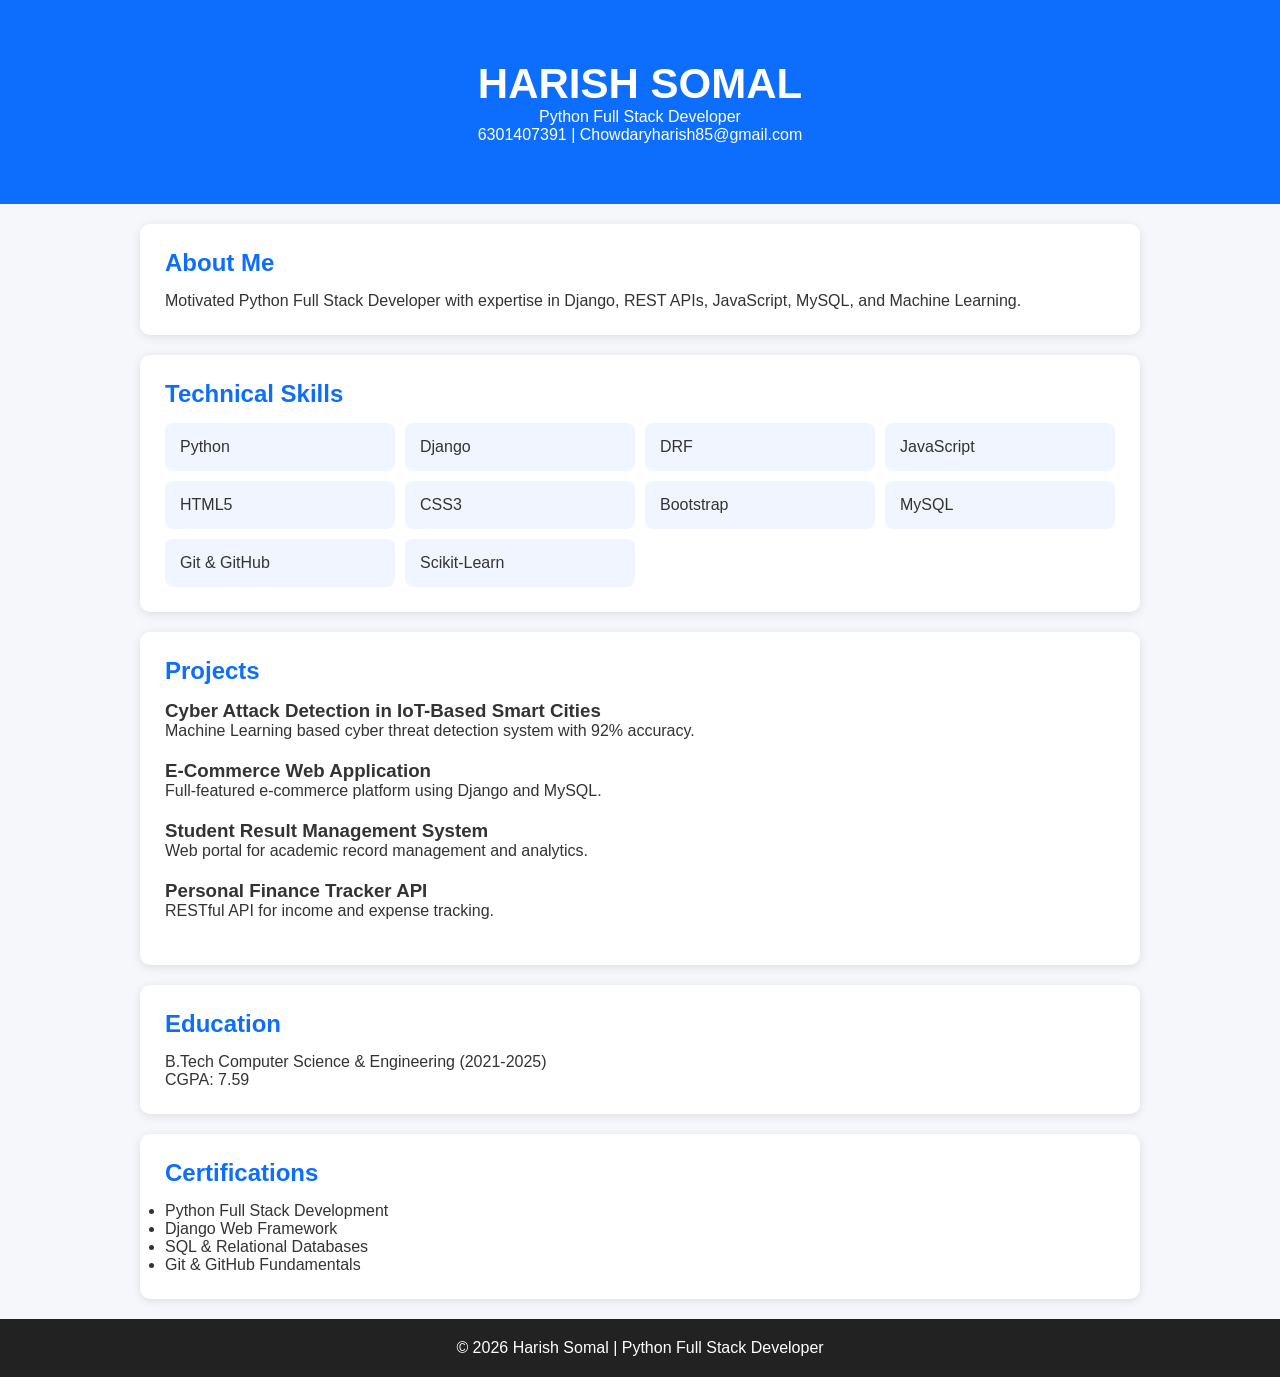
==== index.html @ b1f8a6ce "Add files via upload" ====
<!DOCTYPE html>
<html lang="en">
<head>
<meta charset="UTF-8">
<meta name="viewport" content="width=device-width, initial-scale=1.0">
<title>Harish Somal Portfolio</title>
<style>
*{
margin:0;
padding:0;
box-sizing:border-box;
font-family:Arial,sans-serif;
}

body{
background:#f5f7fa;
color:#333;
}

header{
background:#0d6efd;
color:white;
text-align:center;
padding:60px 20px;
}

header h1{
font-size:42px;
}

section{
max-width:1000px;
margin:20px auto;
background:white;
padding:25px;
border-radius:10px;
box-shadow:0 2px 10px rgba(0,0,0,0.1);
}

h2{
color:#0d6efd;
margin-bottom:15px;
}

.skills{
display:grid;
grid-template-columns:repeat(auto-fit,minmax(200px,1fr));
gap:10px;
}

.card{
background:#f1f5ff;
padding:15px;
border-radius:8px;
}

.project{
margin-bottom:20px;
}

footer{
background:#222;
color:white;
text-align:center;
padding:20px;
margin-top:20px;
}
</style>
</head>
<body>

<header>
<h1>HARISH SOMAL</h1>
<p>Python Full Stack Developer</p>
<p>6301407391 | Chowdaryharish85@gmail.com</p>
</header>

<section>
<h2>About Me</h2>
<p>
Motivated Python Full Stack Developer with expertise in Django,
REST APIs, JavaScript, MySQL, and Machine Learning.
</p>
</section>

<section>
<h2>Technical Skills</h2>
<div class="skills">
<div class="card">Python</div>
<div class="card">Django</div>
<div class="card">DRF</div>
<div class="card">JavaScript</div>
<div class="card">HTML5</div>
<div class="card">CSS3</div>
<div class="card">Bootstrap</div>
<div class="card">MySQL</div>
<div class="card">Git & GitHub</div>
<div class="card">Scikit-Learn</div>
</div>
</section>

<section>
<h2>Projects</h2>

<div class="project">
<h3>Cyber Attack Detection in IoT-Based Smart Cities</h3>
<p>Machine Learning based cyber threat detection system with 92% accuracy.</p>
</div>

<div class="project">
<h3>E-Commerce Web Application</h3>
<p>Full-featured e-commerce platform using Django and MySQL.</p>
</div>

<div class="project">
<h3>Student Result Management System</h3>
<p>Web portal for academic record management and analytics.</p>
</div>

<div class="project">
<h3>Personal Finance Tracker API</h3>
<p>RESTful API for income and expense tracking.</p>
</div>

</section>

<section>
<h2>Education</h2>
<p>B.Tech Computer Science & Engineering (2021-2025)</p>
<p>CGPA: 7.59</p>
</section>

<section>
<h2>Certifications</h2>
<ul>
<li>Python Full Stack Development</li>
<li>Django Web Framework</li>
<li>SQL & Relational Databases</li>
<li>Git & GitHub Fundamentals</li>
</ul>
</section>

<footer>
<p>© 2026 Harish Somal | Python Full Stack Developer</p>
</footer>

</body>
</html>
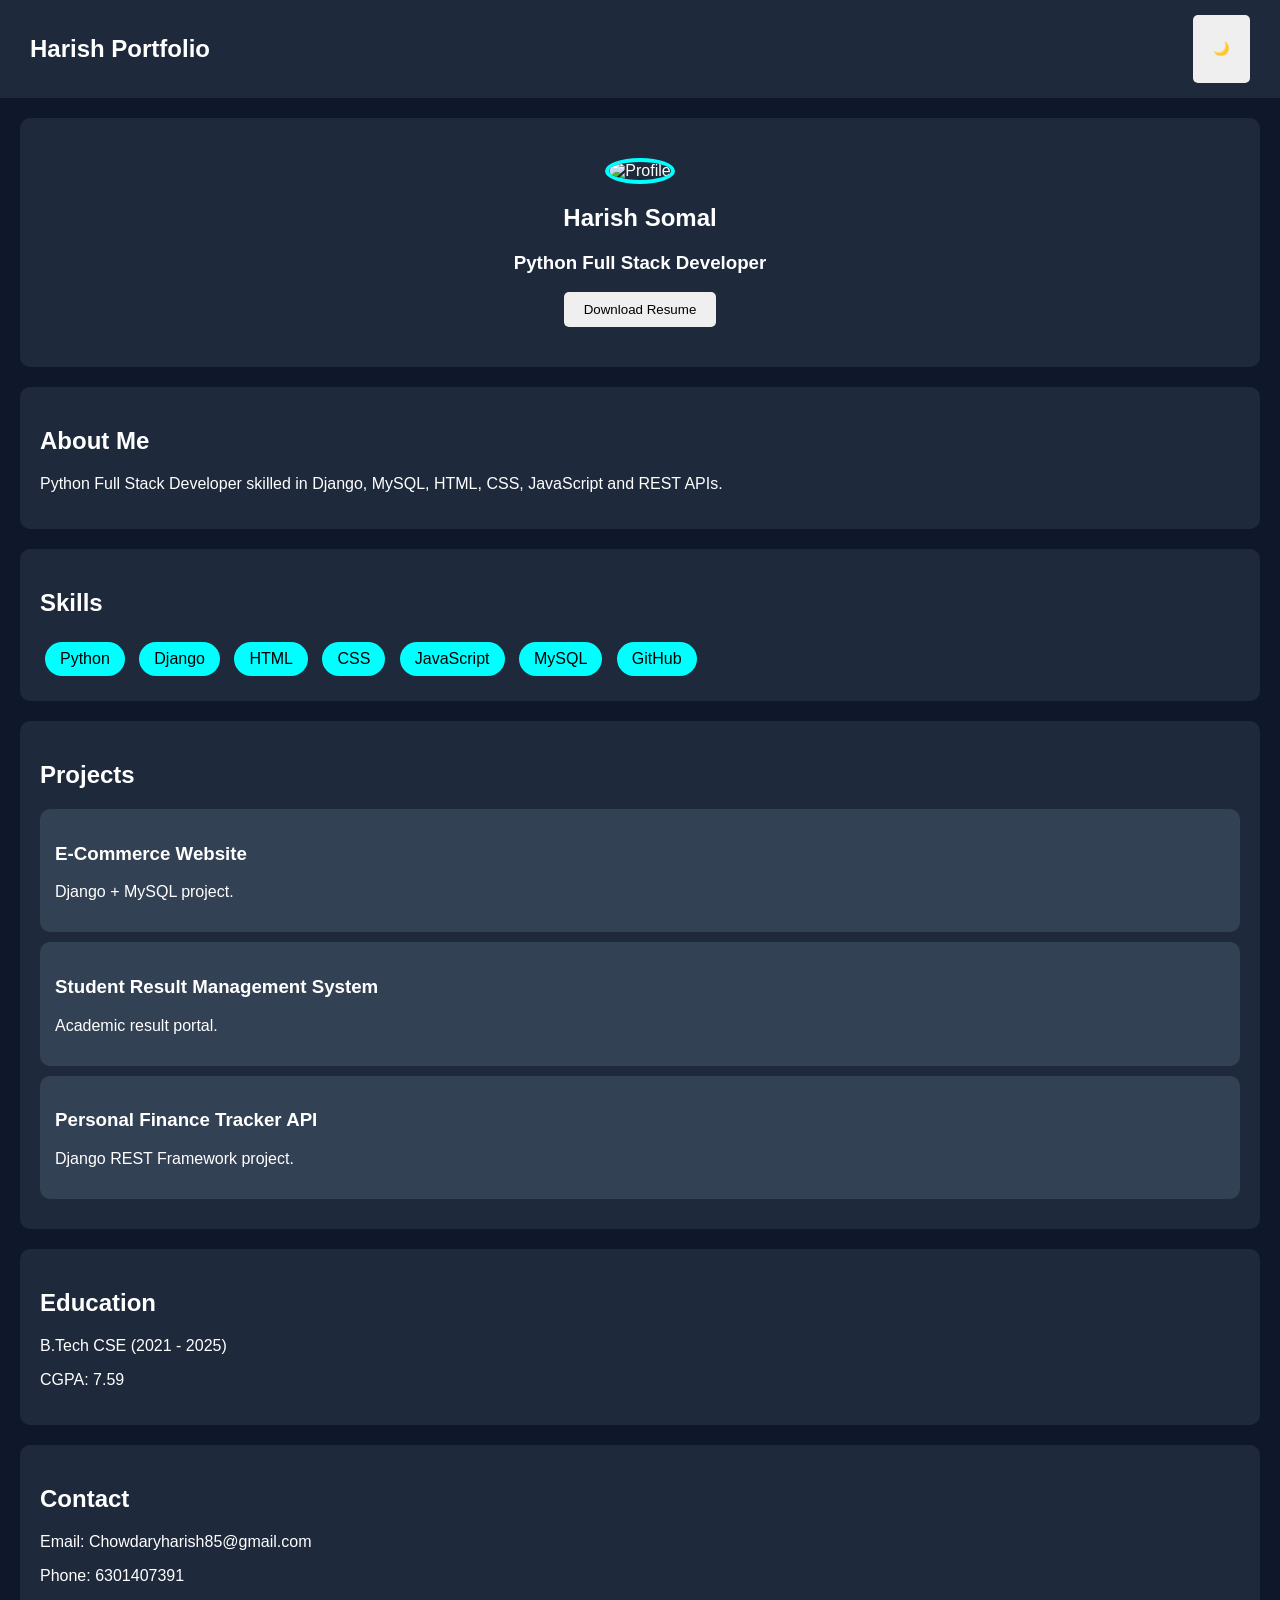
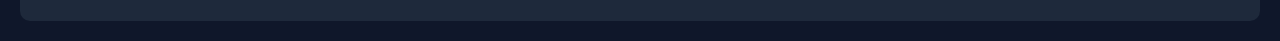
==== commit d9fe22ce: "Add files via upload" ====
--- a/index.html
+++ b/index.html
@@ -1,148 +1,79 @@
 <!DOCTYPE html>
 <html lang="en">
 <head>
-<meta charset="UTF-8">
-<meta name="viewport" content="width=device-width, initial-scale=1.0">
-<title>Harish Somal Portfolio</title>
-<style>
-*{
-margin:0;
-padding:0;
-box-sizing:border-box;
-font-family:Arial,sans-serif;
-}
-
-body{
-background:#f5f7fa;
-color:#333;
-}
-
-header{
-background:#0d6efd;
-color:white;
-text-align:center;
-padding:60px 20px;
-}
-
-header h1{
-font-size:42px;
-}
-
-section{
-max-width:1000px;
-margin:20px auto;
-background:white;
-padding:25px;
-border-radius:10px;
-box-shadow:0 2px 10px rgba(0,0,0,0.1);
-}
-
-h2{
-color:#0d6efd;
-margin-bottom:15px;
-}
-
-.skills{
-display:grid;
-grid-template-columns:repeat(auto-fit,minmax(200px,1fr));
-gap:10px;
-}
-
-.card{
-background:#f1f5ff;
-padding:15px;
-border-radius:8px;
-}
-
-.project{
-margin-bottom:20px;
-}
-
-footer{
-background:#222;
-color:white;
-text-align:center;
-padding:20px;
-margin-top:20px;
-}
-</style>
+    <meta charset="UTF-8">
+    <meta name="viewport" content="width=device-width, initial-scale=1.0">
+    <title>Harish Somal | Portfolio</title>
+    <link rel="stylesheet" href="style.css">
 </head>
 <body>
 
-<header>
-<h1>HARISH SOMAL</h1>
-<p>Python Full Stack Developer</p>
-<p>6301407391 | Chowdaryharish85@gmail.com</p>
-</header>
+<nav>
+    <h2>Harish Portfolio</h2>
+    <button onclick="toggleTheme()">🌙</button>
+</nav>
 
-<section>
-<h2>About Me</h2>
-<p>
-Motivated Python Full Stack Developer with expertise in Django,
-REST APIs, JavaScript, MySQL, and Machine Learning.
-</p>
+<section class="hero">
+    <img src="profile.jpg" alt="Profile" class="profile">
+    <h1>Harish Somal</h1>
+    <h3>Python Full Stack Developer</h3>
+    <a href="resume.pdf" download>
+        <button>Download Resume</button>
+    </a>
 </section>
 
 <section>
-<h2>Technical Skills</h2>
-<div class="skills">
-<div class="card">Python</div>
-<div class="card">Django</div>
-<div class="card">DRF</div>
-<div class="card">JavaScript</div>
-<div class="card">HTML5</div>
-<div class="card">CSS3</div>
-<div class="card">Bootstrap</div>
-<div class="card">MySQL</div>
-<div class="card">Git & GitHub</div>
-<div class="card">Scikit-Learn</div>
-</div>
+    <h2>About Me</h2>
+    <p>
+        Python Full Stack Developer skilled in Django, MySQL,
+        HTML, CSS, JavaScript and REST APIs.
+    </p>
 </section>
 
 <section>
-<h2>Projects</h2>
-
-<div class="project">
-<h3>Cyber Attack Detection in IoT-Based Smart Cities</h3>
-<p>Machine Learning based cyber threat detection system with 92% accuracy.</p>
-</div>
-
-<div class="project">
-<h3>E-Commerce Web Application</h3>
-<p>Full-featured e-commerce platform using Django and MySQL.</p>
-</div>
-
-<div class="project">
-<h3>Student Result Management System</h3>
-<p>Web portal for academic record management and analytics.</p>
-</div>
-
-<div class="project">
-<h3>Personal Finance Tracker API</h3>
-<p>RESTful API for income and expense tracking.</p>
-</div>
-
+    <h2>Skills</h2>
+    <div class="skills">
+        <span>Python</span>
+        <span>Django</span>
+        <span>HTML</span>
+        <span>CSS</span>
+        <span>JavaScript</span>
+        <span>MySQL</span>
+        <span>GitHub</span>
+    </div>
 </section>
 
 <section>
-<h2>Education</h2>
-<p>B.Tech Computer Science & Engineering (2021-2025)</p>
-<p>CGPA: 7.59</p>
+    <h2>Projects</h2>
+
+    <div class="card">
+        <h3>E-Commerce Website</h3>
+        <p>Django + MySQL project.</p>
+    </div>
+
+    <div class="card">
+        <h3>Student Result Management System</h3>
+        <p>Academic result portal.</p>
+    </div>
+
+    <div class="card">
+        <h3>Personal Finance Tracker API</h3>
+        <p>Django REST Framework project.</p>
+    </div>
 </section>
 
 <section>
-<h2>Certifications</h2>
-<ul>
-<li>Python Full Stack Development</li>
-<li>Django Web Framework</li>
-<li>SQL & Relational Databases</li>
-<li>Git & GitHub Fundamentals</li>
-</ul>
+    <h2>Education</h2>
+    <p>B.Tech CSE (2021 - 2025)</p>
+    <p>CGPA: 7.59</p>
 </section>
 
-<footer>
-<p>© 2026 Harish Somal | Python Full Stack Developer</p>
-</footer>
+<section>
+    <h2>Contact</h2>
+    <p>Email: Chowdaryharish85@gmail.com</p>
+    <p>Phone: 6301407391</p>
+</section>
 
+<script src="script.js"></script>
 </body>
 </html>
--- a/style.css
+++ b/style.css
@@ -0,0 +1,61 @@
+body{
+    margin:0;
+    font-family:Arial,sans-serif;
+    background:#0f172a;
+    color:white;
+}
+
+nav{
+    display:flex;
+    justify-content:space-between;
+    padding:15px 30px;
+    background:#1e293b;
+}
+
+.hero{
+    text-align:center;
+    padding:40px;
+}
+
+.profile{
+    width:180px;
+    height:180px;
+    border-radius:50%;
+    object-fit:cover;
+    border:4px solid cyan;
+}
+
+section{
+    padding:20px;
+    margin:20px;
+    background:#1e293b;
+    border-radius:10px;
+}
+
+.skills span{
+    display:inline-block;
+    background:cyan;
+    color:black;
+    padding:8px 15px;
+    margin:5px;
+    border-radius:20px;
+}
+
+.card{
+    background:#334155;
+    padding:15px;
+    margin:10px 0;
+    border-radius:10px;
+}
+
+button{
+    padding:10px 20px;
+    border:none;
+    border-radius:5px;
+    cursor:pointer;
+}
+
+.light{
+    background:white;
+    color:black;
+}
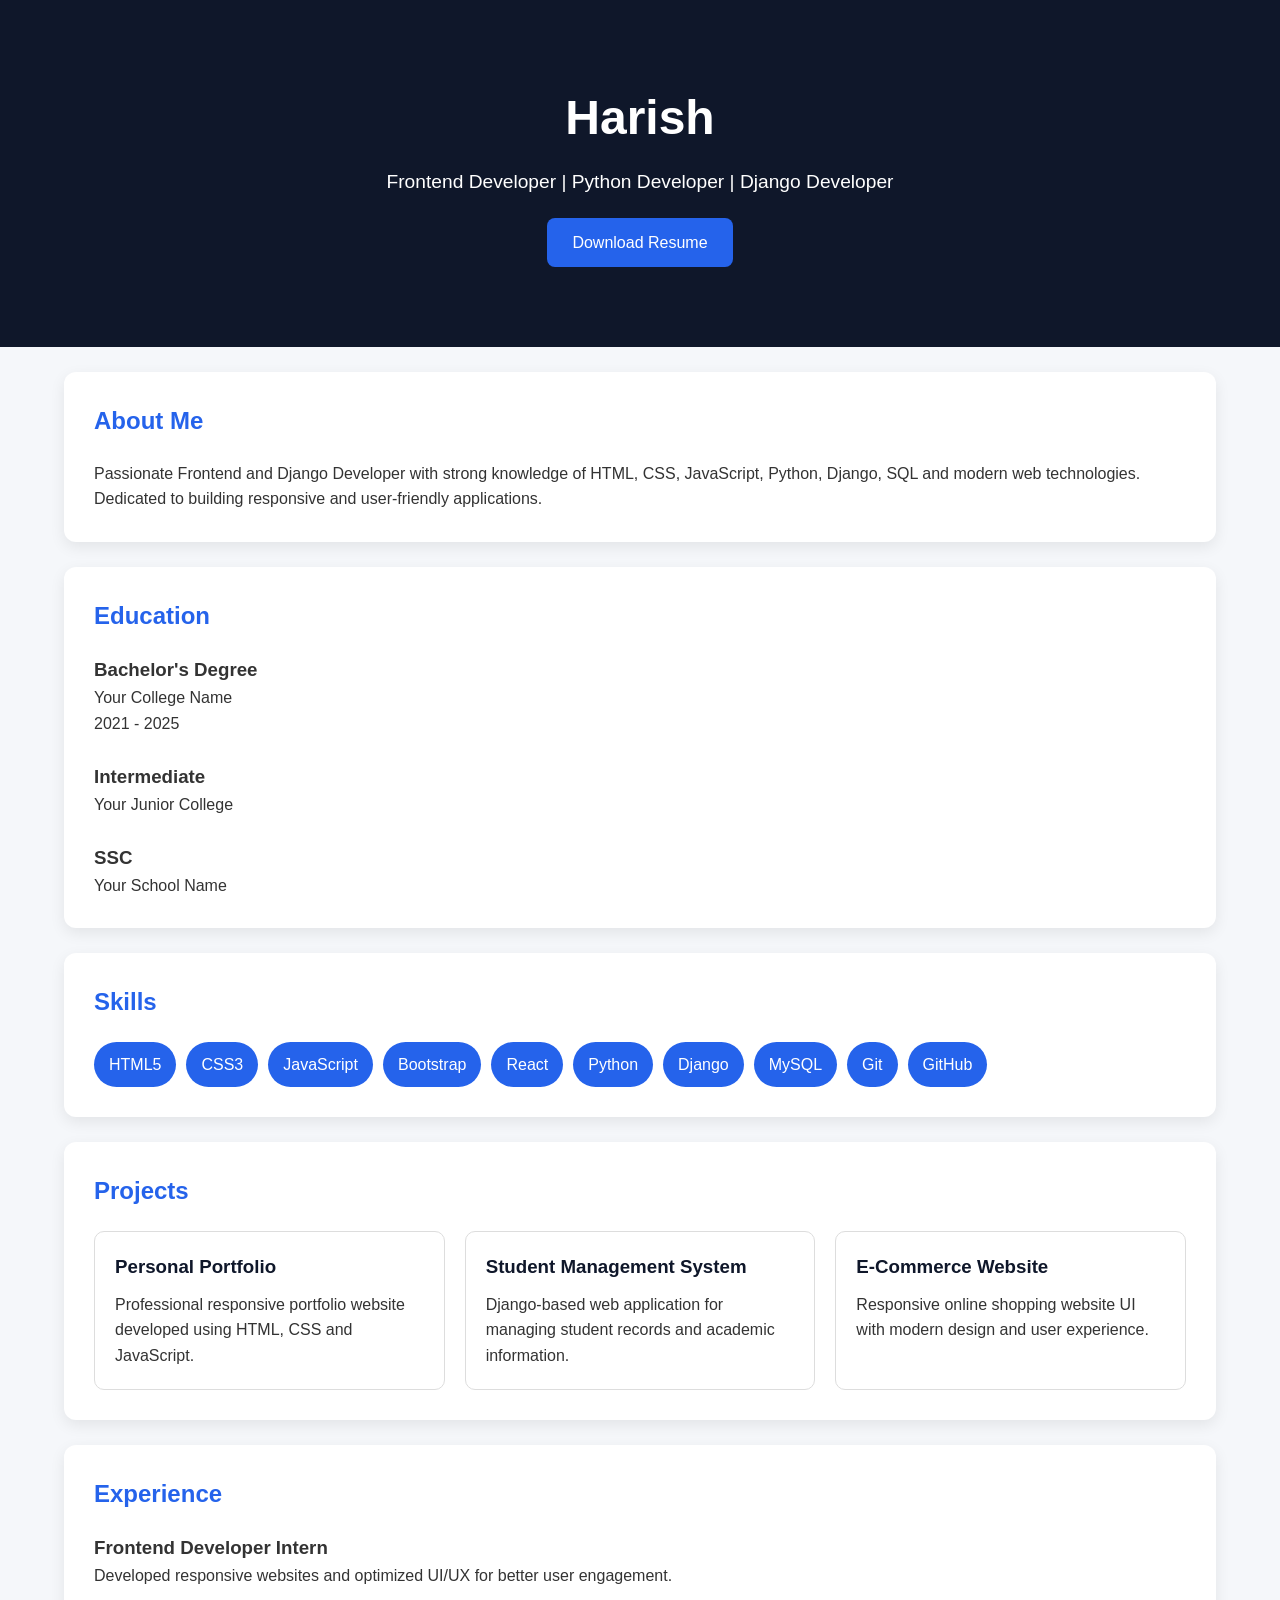
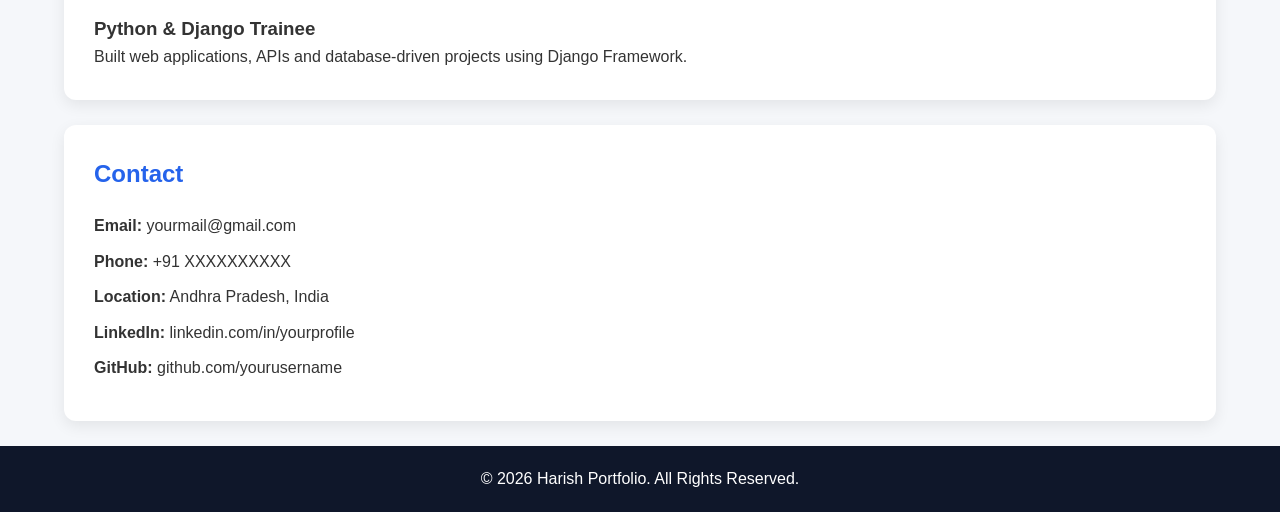
==== commit 4c013e15: "Add files via upload" ====
--- a/index.html
+++ b/index.html
@@ -1,79 +1,252 @@
+
 <!DOCTYPE html>
 <html lang="en">
 <head>
-    <meta charset="UTF-8">
-    <meta name="viewport" content="width=device-width, initial-scale=1.0">
-    <title>Harish Somal | Portfolio</title>
-    <link rel="stylesheet" href="style.css">
+<meta charset="UTF-8">
+<meta name="viewport" content="width=device-width, initial-scale=1.0">
+<title>Professional Portfolio</title>
+
+<style>
+*{
+    margin:0;
+    padding:0;
+    box-sizing:border-box;
+    font-family:'Segoe UI',sans-serif;
+}
+
+body{
+    background:#f5f7fa;
+    color:#333;
+    line-height:1.6;
+}
+
+.container{
+    width:90%;
+    max-width:1200px;
+    margin:auto;
+}
+
+header{
+    background:#0f172a;
+    color:white;
+    text-align:center;
+    padding:80px 20px;
+}
+
+header h1{
+    font-size:3rem;
+}
+
+header p{
+    font-size:1.2rem;
+    margin:10px 0 20px;
+}
+
+.btn{
+    display:inline-block;
+    padding:12px 25px;
+    background:#2563eb;
+    color:white;
+    text-decoration:none;
+    border-radius:8px;
+    transition:0.3s;
+}
+
+.btn:hover{
+    background:#1d4ed8;
+}
+
+section{
+    background:white;
+    margin:25px 0;
+    padding:30px;
+    border-radius:12px;
+    box-shadow:0 5px 15px rgba(0,0,0,0.08);
+}
+
+h2{
+    color:#2563eb;
+    margin-bottom:20px;
+}
+
+.skills{
+    display:flex;
+    flex-wrap:wrap;
+    gap:10px;
+}
+
+.skill{
+    background:#2563eb;
+    color:white;
+    padding:10px 15px;
+    border-radius:30px;
+}
+
+.projects{
+    display:grid;
+    grid-template-columns:repeat(auto-fit,minmax(280px,1fr));
+    gap:20px;
+}
+
+.card{
+    border:1px solid #ddd;
+    padding:20px;
+    border-radius:10px;
+    transition:0.3s;
+}
+
+.card:hover{
+    transform:translateY(-5px);
+}
+
+.card h3{
+    color:#0f172a;
+    margin-bottom:10px;
+}
+
+.contact p{
+    margin:10px 0;
+}
+
+footer{
+    background:#0f172a;
+    color:white;
+    text-align:center;
+    padding:20px;
+}
+
+@media(max-width:768px){
+    header h1{
+        font-size:2rem;
+    }
+}
+</style>
 </head>
 <body>
 
-<nav>
-    <h2>Harish Portfolio</h2>
-    <button onclick="toggleTheme()">🌙</button>
-</nav>
-
-<section class="hero">
-    <img src="profile.jpg" alt="Profile" class="profile">
-    <h1>Harish Somal</h1>
-    <h3>Python Full Stack Developer</h3>
-    <a href="resume.pdf" download>
-        <button>Download Resume</button>
-    </a>
-</section>
+<header>
+    <div class="container">
+        <h1>Harish</h1>
+        <p>Frontend Developer | Python Developer | Django Developer</p>
+
+        <a href="resume.pdf" download class="btn">
+            Download Resume
+        </a>
+    </div>
+</header>
+
+<div class="container">
 
 <section>
     <h2>About Me</h2>
     <p>
-        Python Full Stack Developer skilled in Django, MySQL,
-        HTML, CSS, JavaScript and REST APIs.
+        Passionate Frontend and Django Developer with strong
+        knowledge of HTML, CSS, JavaScript, Python, Django,
+        SQL and modern web technologies. Dedicated to building
+        responsive and user-friendly applications.
     </p>
 </section>
 
 <section>
+    <h2>Education</h2>
+
+    <h3>Bachelor's Degree</h3>
+    <p>Your College Name</p>
+    <p>2021 - 2025</p>
+
+    <br>
+
+    <h3>Intermediate</h3>
+    <p>Your Junior College</p>
+
+    <br>
+
+    <h3>SSC</h3>
+    <p>Your School Name</p>
+</section>
+
+<section>
     <h2>Skills</h2>
+
     <div class="skills">
-        <span>Python</span>
-        <span>Django</span>
-        <span>HTML</span>
-        <span>CSS</span>
-        <span>JavaScript</span>
-        <span>MySQL</span>
-        <span>GitHub</span>
+        <span class="skill">HTML5</span>
+        <span class="skill">CSS3</span>
+        <span class="skill">JavaScript</span>
+        <span class="skill">Bootstrap</span>
+        <span class="skill">React</span>
+        <span class="skill">Python</span>
+        <span class="skill">Django</span>
+        <span class="skill">MySQL</span>
+        <span class="skill">Git</span>
+        <span class="skill">GitHub</span>
     </div>
 </section>
 
 <section>
     <h2>Projects</h2>
 
-    <div class="card">
-        <h3>E-Commerce Website</h3>
-        <p>Django + MySQL project.</p>
+    <div class="projects">
+
+        <div class="card">
+            <h3>Personal Portfolio</h3>
+            <p>
+                Professional responsive portfolio website
+                developed using HTML, CSS and JavaScript.
+            </p>
+        </div>
+
+        <div class="card">
+            <h3>Student Management System</h3>
+            <p>
+                Django-based web application for managing
+                student records and academic information.
+            </p>
+        </div>
+
+        <div class="card">
+            <h3>E-Commerce Website</h3>
+            <p>
+                Responsive online shopping website UI
+                with modern design and user experience.
+            </p>
+        </div>
+
     </div>
-
-    <div class="card">
-        <h3>Student Result Management System</h3>
-        <p>Academic result portal.</p>
-    </div>
-
-    <div class="card">
-        <h3>Personal Finance Tracker API</h3>
-        <p>Django REST Framework project.</p>
-    </div>
-</section>
-
-<section>
-    <h2>Education</h2>
-    <p>B.Tech CSE (2021 - 2025)</p>
-    <p>CGPA: 7.59</p>
-</section>
-
-<section>
+</section>
+
+<section>
+    <h2>Experience</h2>
+
+    <h3>Frontend Developer Intern</h3>
+    <p>
+        Developed responsive websites and optimized UI/UX
+        for better user engagement.
+    </p>
+
+    <br>
+
+    <h3>Python & Django Trainee</h3>
+    <p>
+        Built web applications, APIs and database-driven
+        projects using Django Framework.
+    </p>
+</section>
+
+<section class="contact">
     <h2>Contact</h2>
-    <p>Email: Chowdaryharish85@gmail.com</p>
-    <p>Phone: 6301407391</p>
-</section>
-
-<script src="script.js"></script>
+
+    <p><strong>Email:</strong> yourmail@gmail.com</p>
+    <p><strong>Phone:</strong> +91 XXXXXXXXXX</p>
+    <p><strong>Location:</strong> Andhra Pradesh, India</p>
+    <p><strong>LinkedIn:</strong> linkedin.com/in/yourprofile</p>
+    <p><strong>GitHub:</strong> github.com/yourusername</p>
+</section>
+
+</div>
+
+<footer>
+    <p>© 2026 Harish Portfolio. All Rights Reserved.</p>
+</footer>
+
 </body>
 </html>
